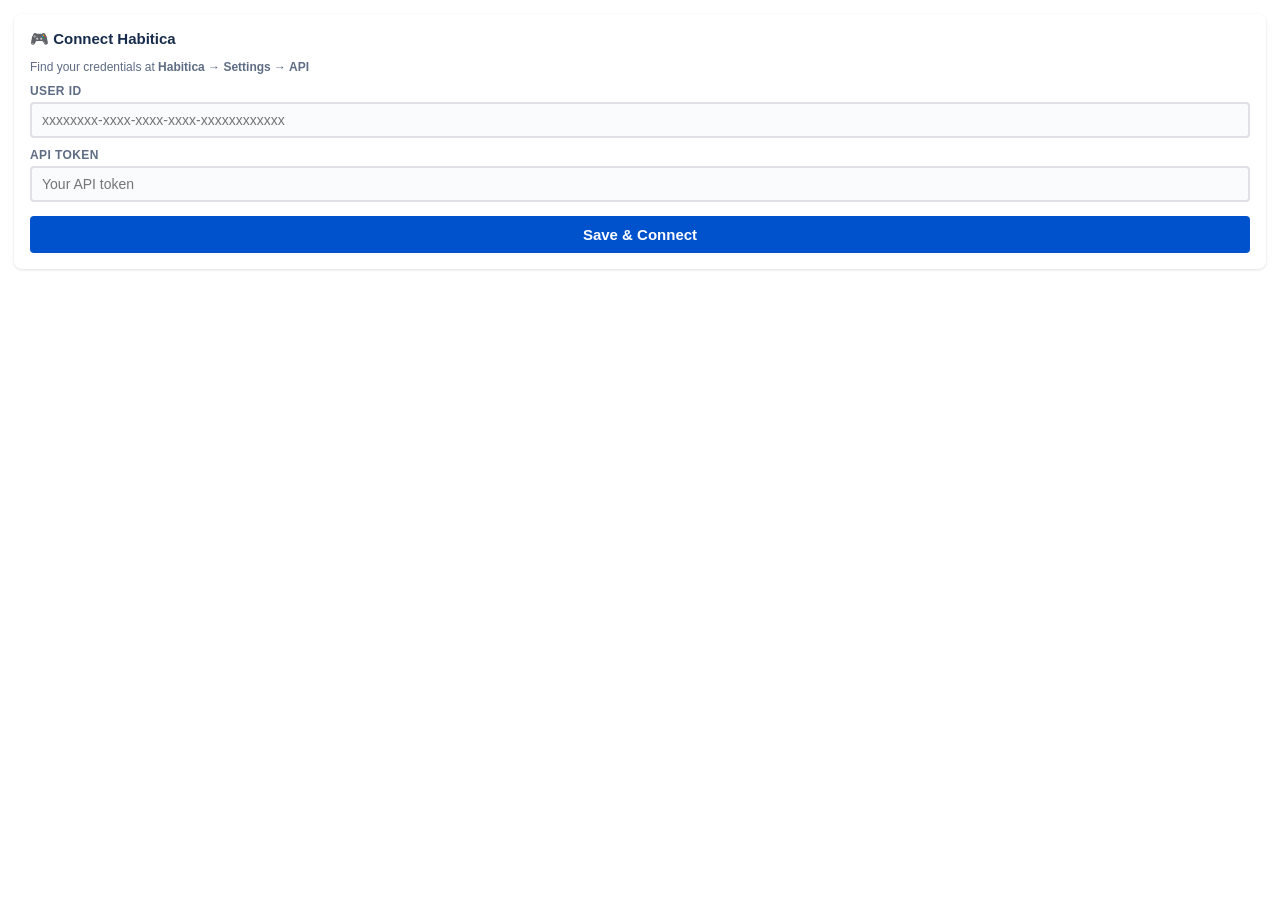
==== powerup.html @ 7c0584cd "Initial commit: Habitica × Trello Power-Up - index.html standalone dashboard - powerup.html with set" ====
<!DOCTYPE html>
<html lang="en">
<head>
  <meta charset="UTF-8" />
  <meta name="viewport" content="width=device-width, initial-scale=1" />
  <title>Habitica Power-Up</title>
  <link rel="stylesheet" href="css/style.css" />
  <style>
    /* Iframe-specific overrides */
    body { background: #fff; padding: 0; }
    .container { padding: 14px; max-width: 100%; }
  </style>
</head>
<body class="powerup-body">

<div class="container">

  <!-- ══ VIEW: SETUP ══════════════════════════════════════════════════════ -->
  <div id="view-setup" class="hidden">
    <div class="card">
      <h2>🎮 Connect Habitica</h2>
      <p style="font-size:12px;color:#5e6c84;margin-bottom:8px">
        Find your credentials at
        <strong>Habitica → Settings → API</strong>
      </p>

      <label for="habitica-user-id">User ID</label>
      <input type="text" id="habitica-user-id" placeholder="xxxxxxxx-xxxx-xxxx-xxxx-xxxxxxxxxxxx" />

      <label for="habitica-api-key">API Token</label>
      <input type="password" id="habitica-api-key" placeholder="Your API token" />

      <div class="btn-group" style="margin-top:14px">
        <button id="btn-save-credentials" class="btn btn-primary btn-lg">Save &amp; Connect</button>
      </div>
    </div>
  </div>

  <!-- ══ VIEW: SYNC ════════════════════════════════════════════════════════ -->
  <div id="view-sync" class="hidden">
    <div class="card">
      <h2>Sync to Habitica</h2>
      <p style="font-size:13px;color:#172b4d;margin-bottom:12px">
        Card: <strong id="sync-card-name">—</strong>
      </p>

      <p style="font-size:12px;color:#5e6c84;margin-bottom:4px">
        Select task type or use a card label (TODO / DAILY / HABIT):
      </p>

      <select id="task-type">
        <option value="todo">To-Do</option>
        <option value="daily">Daily</option>
        <option value="habit">Habit</option>
      </select>

      <div class="btn-group" style="margin-top:14px">
        <button id="btn-create-todo"  class="btn btn-success">Create as To-Do</button>
        <button id="btn-create-daily" class="btn btn-primary">Create as Daily</button>
        <button id="btn-create-habit" class="btn btn-warning">Create as Habit</button>
      </div>
    </div>
  </div>

  <!-- ══ VIEW: ACTIONS ═════════════════════════════════════════════════════ -->
  <div id="view-actions" class="hidden">
    <div class="card">
      <h2>Habitica Actions</h2>

      <!-- Todo / Daily: mark done -->
      <div id="done-section" class="hidden">
        <p style="font-size:13px;color:#5e6c84;margin-bottom:10px">
          Mark this task as completed in Habitica.
        </p>
        <button id="btn-mark-done" class="btn btn-success btn-lg">✓ Mark Done</button>
      </div>

      <!-- Habit: + / − -->
      <div id="habit-section" class="hidden">
        <p style="font-size:13px;color:#5e6c84;margin-bottom:10px">
          Score this habit.
        </p>
        <div class="habit-actions">
          <button id="btn-habit-up"   class="btn btn-habit-up">+</button>
          <span>Positive / Negative</span>
          <button id="btn-habit-down" class="btn btn-habit-down">−</button>
        </div>
      </div>

      <hr />

      <button id="btn-unlink" class="btn btn-secondary btn-sm">
        Unlink from Habitica
      </button>
    </div>
  </div>

  <!-- ══ VIEW: DASHBOARD ═══════════════════════════════════════════════════ -->
  <div id="view-dashboard" class="hidden">

    <div id="dashboard-spinner" style="text-align:center;padding:30px">
      <span class="spinner" style="border-color:rgba(0,82,204,.3);border-top-color:#0052cc;width:28px;height:28px"></span>
      <p style="margin-top:8px;color:#5e6c84;font-size:12px">Loading…</p>
    </div>

    <div id="dashboard-content" class="hidden">
      <div class="card" style="text-align:center;padding:18px 16px">
        <div style="font-size:22px;font-weight:700;color:#172b4d" id="stat-name">—</div>
        <div style="font-size:13px;color:#5e6c84;margin-top:2px">
          <span id="stat-level">—</span> &bull; <span id="stat-class">—</span>
        </div>
      </div>

      <div class="card">
        <!-- HP -->
        <div class="progress-wrap progress-hp">
          <div class="progress-label">
            <span>❤️ HP</span>
            <span id="val-hp">—</span>
          </div>
          <div class="progress-bar"><div class="progress-fill" id="bar-hp" style="width:0%"></div></div>
        </div>

        <!-- XP -->
        <div class="progress-wrap progress-xp" style="margin-top:12px">
          <div class="progress-label">
            <span>⭐ XP</span>
            <span id="val-xp">—</span>
          </div>
          <div class="progress-bar"><div class="progress-fill" id="bar-xp" style="width:0%"></div></div>
        </div>
      </div>

      <div class="stats-grid" style="padding:0 0 4px">
        <div class="stat-item stat-gold">
          <div class="stat-label">Gold</div>
          <div class="stat-value">💰 <span id="val-gold">—</span></div>
        </div>
        <div class="stat-item">
          <div class="stat-label">Gems</div>
          <div class="stat-value">💎 <span id="val-gems">—</span></div>
        </div>
      </div>

      <div style="margin-top:10px">
        <button onclick="initDashboardView()" class="btn btn-secondary btn-sm">↺ Refresh</button>
        <a href="powerup.html?view=setup" class="btn btn-ghost btn-sm">⚙ Settings</a>
      </div>
    </div>
  </div>

</div><!-- /container -->

<div id="notification"></div>

<!--
  Load order matters:
  1. Trello client  — defines window.TrelloPowerUp
  2. habitica.js    — pure API helpers (no dependencies)
  3. trello.js      — calls TrelloPowerUp.initialize(), uses habitica helpers
  4. app.js         — UI init, uses helpers from both above files
-->
<script src="https://p.trellocdn.com/power-up.min.js"></script>
<script src="js/habitica.js"></script>
<script src="js/trello.js"></script>
<script src="js/app.js"></script>

<script>
  // Reveal the correct view panel immediately after DOM + scripts are ready.
  (function showView() {
    const view = new URLSearchParams(window.location.search).get('view') || 'setup';
    const validViews = ['setup', 'sync', 'actions', 'dashboard'];
    const target = validViews.includes(view) ? view : 'setup';
    const el = document.getElementById('view-' + target);
    if (el) el.classList.remove('hidden');
  })();
</script>

</body>
</html>
---- css/style.css ----
* {
  box-sizing: border-box;
  margin: 0;
  padding: 0;
}

body {
  font-family: -apple-system, BlinkMacSystemFont, 'Segoe UI', Roboto, sans-serif;
  font-size: 14px;
  color: #172b4d;
  background: #f4f5f7;
}

/* ── Layout ── */
.container {
  max-width: 480px;
  margin: 0 auto;
  padding: 16px;
}

/* ── Cards / Panels ── */
.card {
  background: #fff;
  border-radius: 8px;
  padding: 16px;
  margin-bottom: 12px;
  box-shadow: 0 1px 3px rgba(0,0,0,.12);
}

.card h2 {
  font-size: 15px;
  font-weight: 600;
  margin-bottom: 12px;
  color: #172b4d;
}

.card h3 {
  font-size: 13px;
  font-weight: 600;
  margin-bottom: 8px;
  color: #5e6c84;
  text-transform: uppercase;
  letter-spacing: .5px;
}

/* ── Form Elements ── */
label {
  display: block;
  font-size: 12px;
  font-weight: 600;
  color: #5e6c84;
  margin-bottom: 4px;
  margin-top: 10px;
  text-transform: uppercase;
  letter-spacing: .4px;
}

input[type="text"],
input[type="password"],
select {
  width: 100%;
  padding: 8px 10px;
  border: 2px solid #dfe1e6;
  border-radius: 4px;
  font-size: 14px;
  color: #172b4d;
  background: #fafbfc;
  transition: border-color .15s;
  outline: none;
}

input:focus,
select:focus {
  border-color: #0052cc;
  background: #fff;
}

/* ── Buttons ── */
.btn {
  display: inline-flex;
  align-items: center;
  gap: 6px;
  padding: 8px 14px;
  border: none;
  border-radius: 4px;
  font-size: 13px;
  font-weight: 600;
  cursor: pointer;
  transition: background .15s, transform .1s;
  text-decoration: none;
}

.btn:active { transform: scale(.97); }

.btn-primary   { background: #0052cc; color: #fff; }
.btn-primary:hover   { background: #0065ff; }

.btn-success   { background: #00875a; color: #fff; }
.btn-success:hover   { background: #006644; }

.btn-danger    { background: #de350b; color: #fff; }
.btn-danger:hover    { background: #bf2600; }

.btn-warning   { background: #ff991f; color: #fff; }
.btn-warning:hover   { background: #e08000; }

.btn-secondary { background: #f4f5f7; color: #172b4d; border: 1px solid #dfe1e6; }
.btn-secondary:hover { background: #e4e6ea; }

.btn-ghost     { background: transparent; color: #0052cc; padding: 6px 10px; }
.btn-ghost:hover     { background: #e9f0ff; }

.btn-sm { padding: 5px 10px; font-size: 12px; }
.btn-lg { padding: 10px 20px; font-size: 15px; width: 100%; justify-content: center; }

.btn-group {
  display: flex;
  gap: 8px;
  flex-wrap: wrap;
  margin-top: 10px;
}

/* ── Habit Score Buttons ── */
.habit-actions {
  display: flex;
  gap: 8px;
  align-items: center;
  margin-top: 10px;
}

.habit-actions span {
  flex: 1;
  font-size: 13px;
  color: #5e6c84;
}

.btn-habit-up   { background: #00875a; color: #fff; font-size: 18px; width: 40px; height: 40px; padding: 0; justify-content: center; border-radius: 50%; }
.btn-habit-down { background: #de350b; color: #fff; font-size: 18px; width: 40px; height: 40px; padding: 0; justify-content: center; border-radius: 50%; }

/* ── Stats Bar ── */
.stats-grid {
  display: grid;
  grid-template-columns: 1fr 1fr;
  gap: 10px;
  margin-top: 6px;
}

.stat-item {
  background: #f4f5f7;
  border-radius: 6px;
  padding: 10px 12px;
}

.stat-item .stat-label {
  font-size: 11px;
  font-weight: 600;
  color: #5e6c84;
  text-transform: uppercase;
  letter-spacing: .4px;
}

.stat-item .stat-value {
  font-size: 20px;
  font-weight: 700;
  color: #172b4d;
  margin-top: 2px;
}

.stat-hp   .stat-value { color: #de350b; }
.stat-xp   .stat-value { color: #ff991f; }
.stat-gold .stat-value { color: #c0811a; }
.stat-lvl  .stat-value { color: #0052cc; }

/* ── Progress Bar ── */
.progress-wrap {
  margin-top: 6px;
}

.progress-wrap .progress-label {
  display: flex;
  justify-content: space-between;
  font-size: 11px;
  color: #5e6c84;
  margin-bottom: 3px;
}

.progress-bar {
  height: 8px;
  background: #dfe1e6;
  border-radius: 4px;
  overflow: hidden;
}

.progress-fill {
  height: 100%;
  border-radius: 4px;
  transition: width .4s ease;
}

.progress-hp   .progress-fill { background: #de350b; }
.progress-xp   .progress-fill { background: #ff991f; }

/* ── Status badges ── */
.badge {
  display: inline-block;
  padding: 2px 8px;
  border-radius: 12px;
  font-size: 11px;
  font-weight: 600;
}

.badge-todo    { background: #e3fcef; color: #006644; }
.badge-daily   { background: #e6f0ff; color: #0747a6; }
.badge-habit   { background: #fff0b3; color: #172b4d; }
.badge-synced  { background: #e3fcef; color: #006644; }
.badge-pending { background: #fffae6; color: #172b4d; }

/* ── Divider ── */
hr {
  border: none;
  border-top: 1px solid #dfe1e6;
  margin: 14px 0;
}

/* ── Notifications ── */
#notification {
  position: fixed;
  bottom: 20px;
  left: 50%;
  transform: translateX(-50%) translateY(60px);
  background: #172b4d;
  color: #fff;
  padding: 10px 20px;
  border-radius: 6px;
  font-size: 13px;
  font-weight: 500;
  z-index: 9999;
  opacity: 0;
  transition: opacity .25s, transform .25s;
  white-space: nowrap;
  pointer-events: none;
}

#notification.show {
  opacity: 1;
  transform: translateX(-50%) translateY(0);
}

#notification.success { background: #00875a; }
#notification.error   { background: #de350b; }
#notification.info    { background: #0052cc; }

/* ── Section Headers ── */
.section-header {
  display: flex;
  align-items: center;
  justify-content: space-between;
  margin-bottom: 10px;
}

/* ── Task Item (index.html dashboard) ── */
.task-item {
  display: flex;
  align-items: center;
  justify-content: space-between;
  padding: 10px 12px;
  background: #f4f5f7;
  border-radius: 6px;
  margin-bottom: 6px;
}

.task-item .task-title {
  font-size: 13px;
  font-weight: 500;
  flex: 1;
  margin: 0 8px;
}

.task-item .task-check {
  width: 18px;
  height: 18px;
  cursor: pointer;
  accent-color: #00875a;
}

/* ── Loading Spinner ── */
.spinner {
  display: inline-block;
  width: 16px;
  height: 16px;
  border: 2px solid rgba(255,255,255,.4);
  border-top-color: #fff;
  border-radius: 50%;
  animation: spin .7s linear infinite;
  vertical-align: middle;
}

@keyframes spin { to { transform: rotate(360deg); } }

/* ── Power-Up iframe tweaks ── */
.powerup-body {
  background: #fff;
  overflow-x: hidden;
}

/* ── Hidden ── */
.hidden { display: none !important; }

/* ── Responsive ── */
@media (max-width: 360px) {
  .stats-grid { grid-template-columns: 1fr; }
  .btn-group  { flex-direction: column; }
}
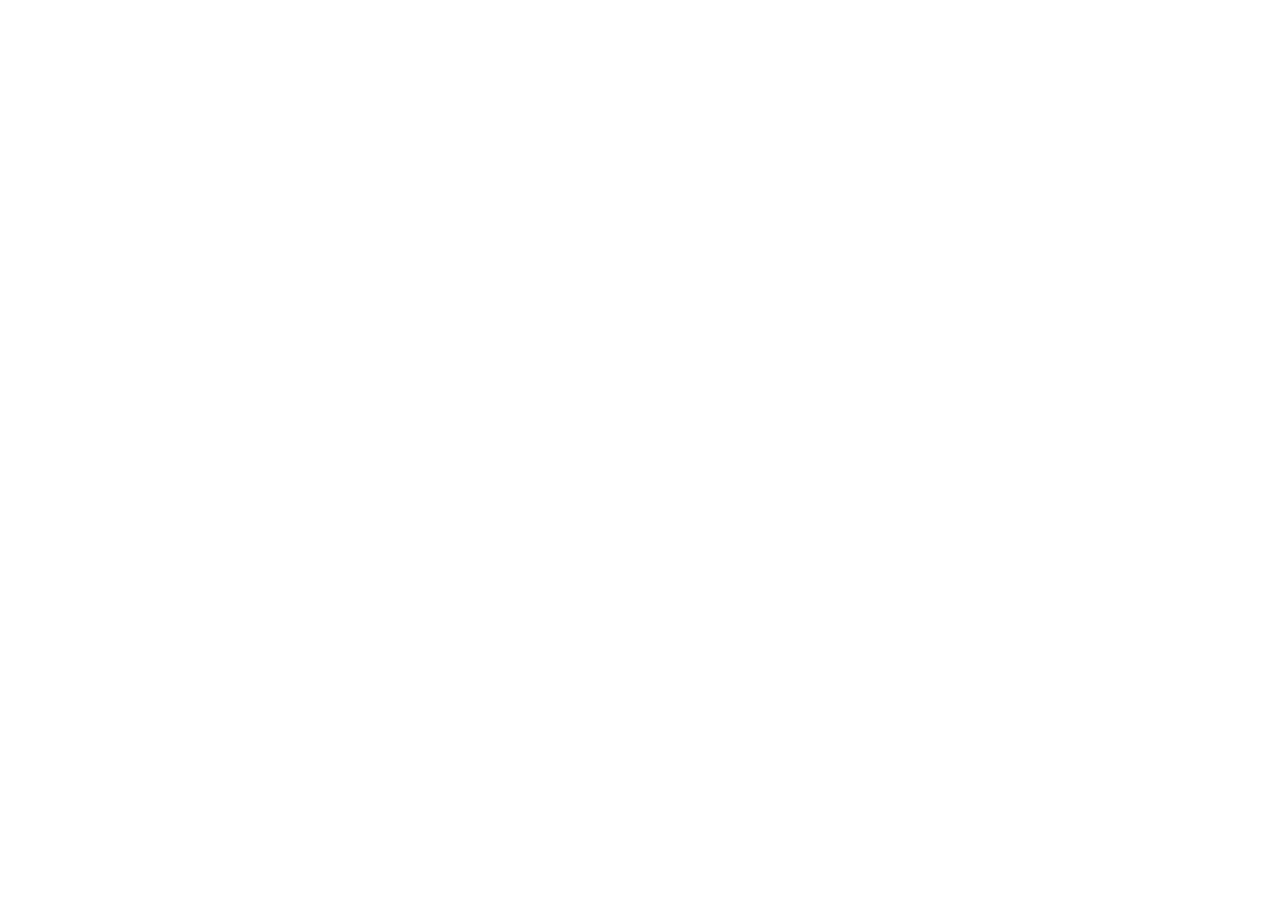
==== commit c7ee5c67: "Fix card buttons, sync flow, and board stats display - Guard TrelloPowerUp.initialize() to connector" ====
--- a/powerup.html
+++ b/powerup.html
@@ -6,31 +6,25 @@
   <title>Habitica Power-Up</title>
   <link rel="stylesheet" href="css/style.css" />
   <style>
-    /* Iframe-specific overrides */
-    body { background: #fff; padding: 0; }
+    body { background: #fff; }
     .container { padding: 14px; max-width: 100%; }
   </style>
 </head>
 <body class="powerup-body">
-
 <div class="container">
 
   <!-- ══ VIEW: SETUP ══════════════════════════════════════════════════════ -->
   <div id="view-setup" class="hidden">
     <div class="card">
-      <h2>🎮 Connect Habitica</h2>
+      <h2>Connect Habitica</h2>
       <p style="font-size:12px;color:#5e6c84;margin-bottom:8px">
-        Find your credentials at
-        <strong>Habitica → Settings → API</strong>
+        Find your credentials at <strong>Habitica &rarr; Settings &rarr; API</strong>
       </p>
-
       <label for="habitica-user-id">User ID</label>
-      <input type="text" id="habitica-user-id" placeholder="xxxxxxxx-xxxx-xxxx-xxxx-xxxxxxxxxxxx" />
-
+      <input type="text"     id="habitica-user-id" placeholder="xxxxxxxx-xxxx-xxxx-xxxx-xxxxxxxxxxxx" />
       <label for="habitica-api-key">API Token</label>
-      <input type="password" id="habitica-api-key" placeholder="Your API token" />
-
-      <div class="btn-group" style="margin-top:14px">
+      <input type="password" id="habitica-api-key"  placeholder="Your API token" />
+      <div style="margin-top:14px">
         <button id="btn-save-credentials" class="btn btn-primary btn-lg">Save &amp; Connect</button>
       </div>
     </div>
@@ -43,17 +37,14 @@
       <p style="font-size:13px;color:#172b4d;margin-bottom:12px">
         Card: <strong id="sync-card-name">—</strong>
       </p>
-
-      <p style="font-size:12px;color:#5e6c84;margin-bottom:4px">
-        Select task type or use a card label (TODO / DAILY / HABIT):
+      <p style="font-size:12px;color:#5e6c84;margin-bottom:6px">
+        Choose task type (or set a label <code>TODO</code> / <code>DAILY</code> / <code>HABIT</code>):
       </p>
-
       <select id="task-type">
         <option value="todo">To-Do</option>
         <option value="daily">Daily</option>
         <option value="habit">Habit</option>
       </select>
-
       <div class="btn-group" style="margin-top:14px">
         <button id="btn-create-todo"  class="btn btn-success">Create as To-Do</button>
         <button id="btn-create-daily" class="btn btn-primary">Create as Daily</button>
@@ -67,98 +58,135 @@
     <div class="card">
       <h2>Habitica Actions</h2>
 
-      <!-- Todo / Daily: mark done -->
+      <!-- Todo / Daily -->
       <div id="done-section" class="hidden">
         <p style="font-size:13px;color:#5e6c84;margin-bottom:10px">
-          Mark this task as completed in Habitica.
+          Mark this task as completed in Habitica and earn XP.
         </p>
-        <button id="btn-mark-done" class="btn btn-success btn-lg">✓ Mark Done</button>
-      </div>
-
-      <!-- Habit: + / − -->
+        <button id="btn-mark-done" class="btn btn-success btn-lg">&#10003; Mark Done</button>
+      </div>
+
+      <!-- Habit -->
       <div id="habit-section" class="hidden">
         <p style="font-size:13px;color:#5e6c84;margin-bottom:10px">
-          Score this habit.
+          Score this habit positively or negatively.
         </p>
         <div class="habit-actions">
           <button id="btn-habit-up"   class="btn btn-habit-up">+</button>
-          <span>Positive / Negative</span>
-          <button id="btn-habit-down" class="btn btn-habit-down">−</button>
+          <span>Positive &nbsp;/&nbsp; Negative</span>
+          <button id="btn-habit-down" class="btn btn-habit-down">&minus;</button>
         </div>
       </div>
 
       <hr />
-
-      <button id="btn-unlink" class="btn btn-secondary btn-sm">
-        Unlink from Habitica
-      </button>
+      <button id="btn-unlink" class="btn btn-secondary btn-sm">Unlink from Habitica</button>
     </div>
   </div>
 
   <!-- ══ VIEW: DASHBOARD ═══════════════════════════════════════════════════ -->
   <div id="view-dashboard" class="hidden">
 
+    <!-- Loading -->
     <div id="dashboard-spinner" style="text-align:center;padding:30px">
-      <span class="spinner" style="border-color:rgba(0,82,204,.3);border-top-color:#0052cc;width:28px;height:28px"></span>
-      <p style="margin-top:8px;color:#5e6c84;font-size:12px">Loading…</p>
-    </div>
-
+      <span class="spinner"
+        style="border-color:rgba(0,82,204,.25);border-top-color:#0052cc;width:28px;height:28px"></span>
+      <p style="margin-top:8px;color:#5e6c84;font-size:12px">Loading stats…</p>
+    </div>
+
+    <!-- No credentials -->
+    <div id="dashboard-no-creds" class="hidden" style="padding:8px">
+      <div class="card">
+        <p style="color:#de350b;margin-bottom:10px">Credentials not set yet.</p>
+        <a href="powerup.html?view=setup" class="btn btn-primary btn-lg">Setup Habitica</a>
+      </div>
+    </div>
+
+    <!-- Stats content -->
     <div id="dashboard-content" class="hidden">
-      <div class="card" style="text-align:center;padding:18px 16px">
-        <div style="font-size:22px;font-weight:700;color:#172b4d" id="stat-name">—</div>
-        <div style="font-size:13px;color:#5e6c84;margin-top:2px">
+
+      <!-- Name + class -->
+      <div style="text-align:center;padding:12px 0 8px">
+        <div style="font-size:20px;font-weight:700;color:#172b4d" id="stat-name">—</div>
+        <div style="font-size:12px;color:#5e6c84;margin-top:3px">
           <span id="stat-level">—</span> &bull; <span id="stat-class">—</span>
         </div>
       </div>
 
-      <div class="card">
-        <!-- HP -->
+      <!-- HP bar -->
+      <div class="card" style="padding:12px 14px">
         <div class="progress-wrap progress-hp">
           <div class="progress-label">
-            <span>❤️ HP</span>
-            <span id="val-hp">—</span>
-          </div>
-          <div class="progress-bar"><div class="progress-fill" id="bar-hp" style="width:0%"></div></div>
-        </div>
-
-        <!-- XP -->
+            <span>&#10084;&#65039; HP</span>
+            <span id="val-hp" style="font-weight:600">—</span>
+          </div>
+          <div class="progress-bar" style="height:10px">
+            <div class="progress-fill" id="bar-hp" style="width:0%;background:#de350b"></div>
+          </div>
+        </div>
+
+        <!-- XP bar -->
         <div class="progress-wrap progress-xp" style="margin-top:12px">
           <div class="progress-label">
-            <span>⭐ XP</span>
-            <span id="val-xp">—</span>
-          </div>
-          <div class="progress-bar"><div class="progress-fill" id="bar-xp" style="width:0%"></div></div>
-        </div>
-      </div>
-
-      <div class="stats-grid" style="padding:0 0 4px">
+            <span>&#11088; XP</span>
+            <span id="val-xp" style="font-weight:600">—</span>
+          </div>
+          <div class="progress-bar" style="height:10px">
+            <div class="progress-fill" id="bar-xp" style="width:0%;background:#ff991f"></div>
+          </div>
+        </div>
+
+        <!-- MP bar (hidden for non-mana classes) -->
+        <div id="mp-section" class="hidden" style="margin-top:12px">
+          <div class="progress-wrap">
+            <div class="progress-label">
+              <span>&#128161; MP</span>
+              <span id="val-mp" style="font-weight:600">—</span>
+            </div>
+            <div class="progress-bar" style="height:10px">
+              <div class="progress-fill" id="bar-mp" style="width:0%;background:#6554c0"></div>
+            </div>
+          </div>
+        </div>
+      </div>
+
+      <!-- Gold / Gems / Mapped cards -->
+      <div class="stats-grid">
         <div class="stat-item stat-gold">
-          <div class="stat-label">Gold</div>
-          <div class="stat-value">💰 <span id="val-gold">—</span></div>
+          <div class="stat-label">&#x1F4B0; Gold</div>
+          <div class="stat-value" id="val-gold">—</div>
         </div>
         <div class="stat-item">
-          <div class="stat-label">Gems</div>
-          <div class="stat-value">💎 <span id="val-gems">—</span></div>
-        </div>
-      </div>
-
-      <div style="margin-top:10px">
-        <button onclick="initDashboardView()" class="btn btn-secondary btn-sm">↺ Refresh</button>
-        <a href="powerup.html?view=setup" class="btn btn-ghost btn-sm">⚙ Settings</a>
-      </div>
-    </div>
-  </div>
+          <div class="stat-label">&#x1F48E; Gems</div>
+          <div class="stat-value" id="val-gems">—</div>
+        </div>
+        <div class="stat-item" style="grid-column:span 2">
+          <div class="stat-label">&#x2694;&#xFE0F; Trello cards synced</div>
+          <div class="stat-value" style="font-size:16px" id="val-mapped">—</div>
+        </div>
+      </div>
+
+      <!-- Actions -->
+      <div style="display:flex;gap:8px;margin-top:4px;padding-bottom:4px">
+        <button onclick="refreshDashboard()" class="btn btn-secondary btn-sm" style="flex:1">
+          &#8635; Refresh
+        </button>
+        <a href="powerup.html?view=setup" class="btn btn-ghost btn-sm" style="flex:1;text-align:center">
+          &#9881; Settings
+        </a>
+      </div>
+
+    </div><!-- /dashboard-content -->
+  </div><!-- /view-dashboard -->
 
 </div><!-- /container -->
-
 <div id="notification"></div>
 
 <!--
-  Load order matters:
+  Load order:
   1. Trello client  — defines window.TrelloPowerUp
-  2. habitica.js    — pure API helpers (no dependencies)
-  3. trello.js      — calls TrelloPowerUp.initialize(), uses habitica helpers
-  4. app.js         — UI init, uses helpers from both above files
+  2. habitica.js    — API helpers (no deps)
+  3. trello.js      — calls initialize() ONLY when no ?view= param
+  4. app.js         — UI logic for all popup views
 -->
 <script src="https://p.trellocdn.com/power-up.min.js"></script>
 <script src="js/habitica.js"></script>
@@ -166,13 +194,15 @@
 <script src="js/app.js"></script>
 
 <script>
-  // Reveal the correct view panel immediately after DOM + scripts are ready.
-  (function showView() {
-    const view = new URLSearchParams(window.location.search).get('view') || 'setup';
-    const validViews = ['setup', 'sync', 'actions', 'dashboard'];
-    const target = validViews.includes(view) ? view : 'setup';
-    const el = document.getElementById('view-' + target);
-    if (el) el.classList.remove('hidden');
+  // Reveal the correct view panel. Runs after all scripts have loaded.
+  (function () {
+    const view   = new URLSearchParams(window.location.search).get('view') || '';
+    const valid  = ['setup', 'sync', 'actions', 'dashboard'];
+    const target = valid.includes(view) ? view : null;
+    if (target) {
+      const el = document.getElementById('view-' + target);
+      if (el) el.classList.remove('hidden');
+    }
   })();
 </script>
 
